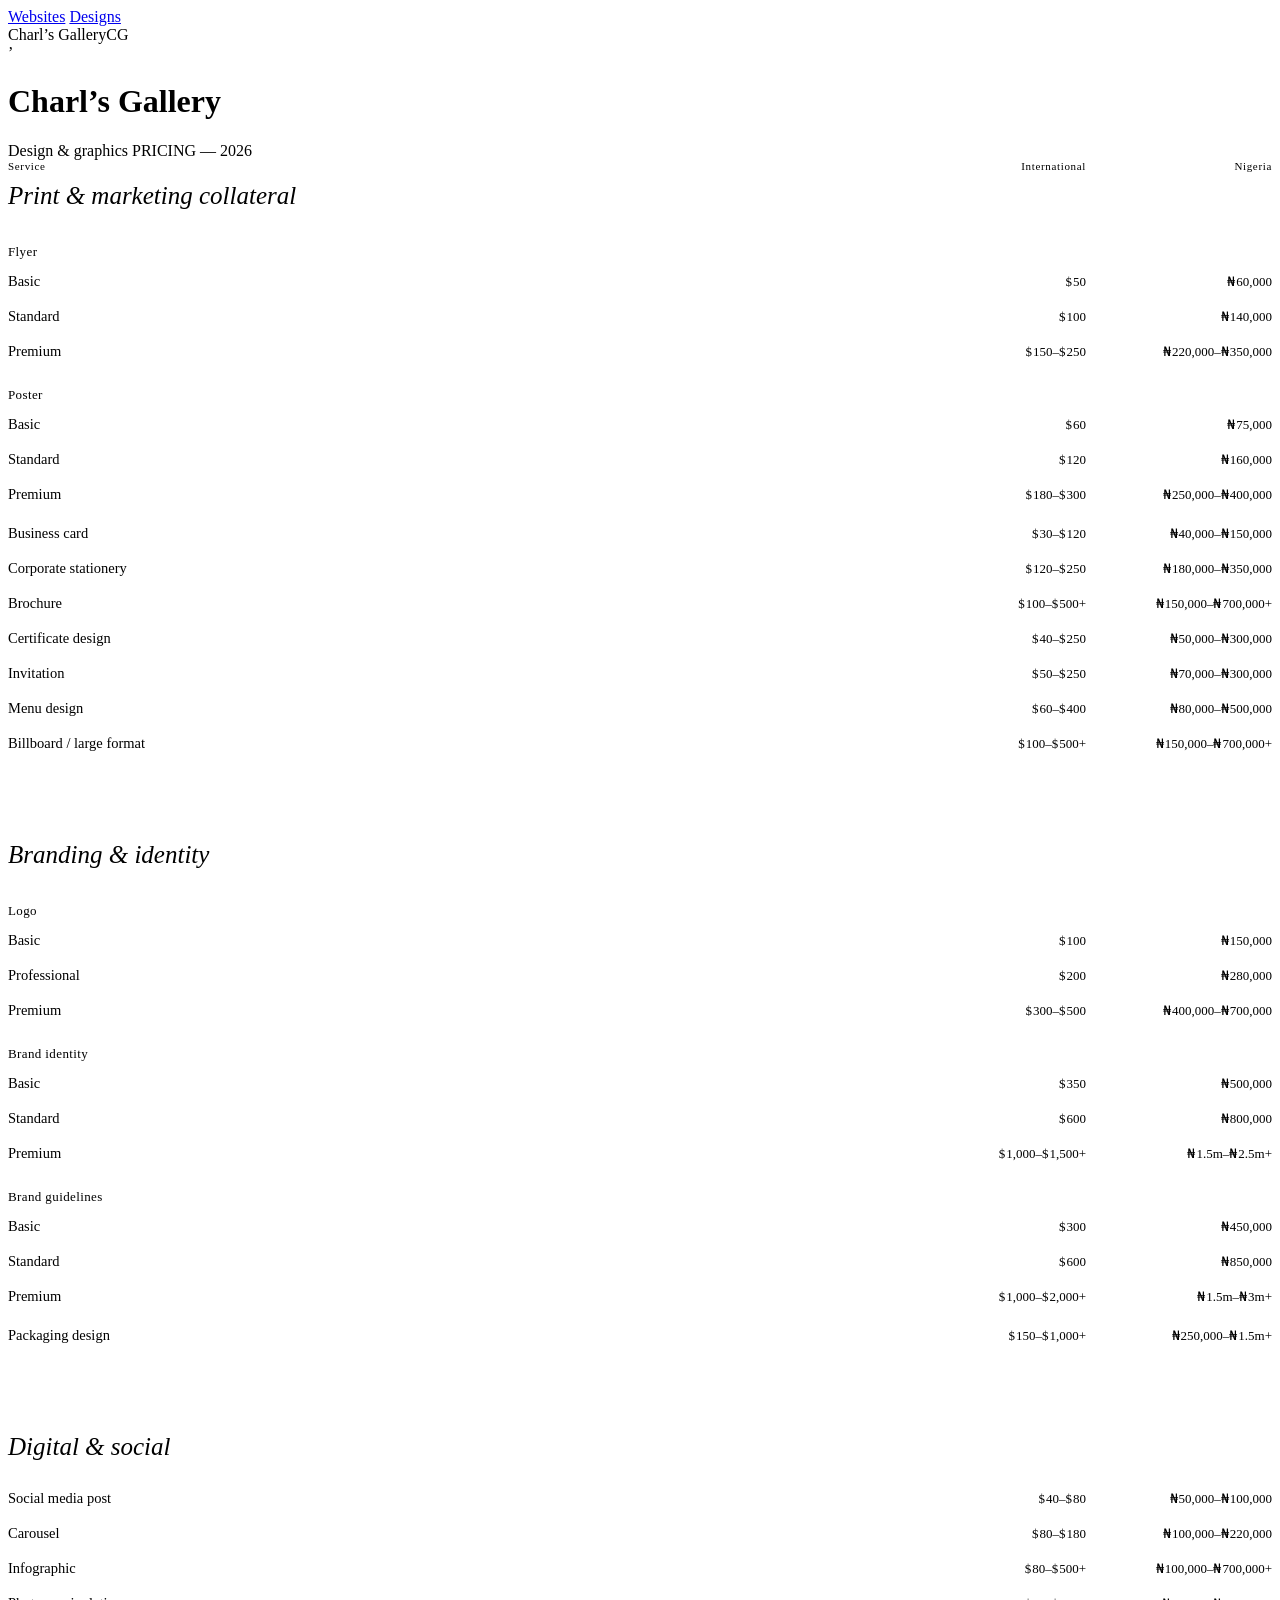
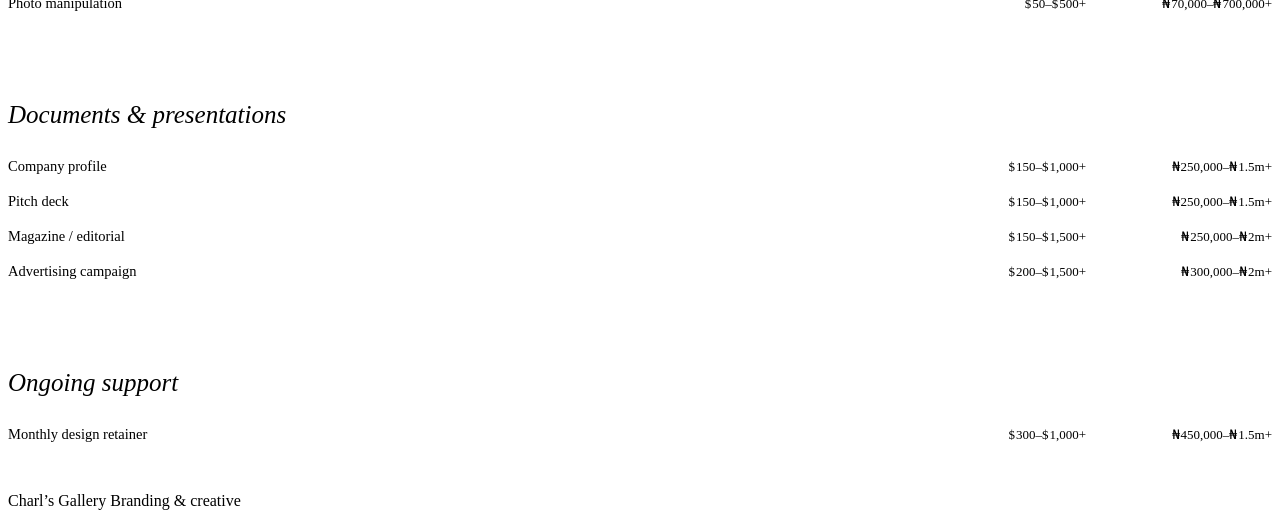
==== designs.html @ 023f0a9e "Add file via upload" ====
<!DOCTYPE html>
<html lang="en">
<head>
<meta charset="UTF-8">
<meta name="viewport" content="width=device-width, initial-scale=1.0">
<title>Charl's Gallery — Design &amp; Graphics Pricing</title>
<link rel="preconnect" href="https://fonts.googleapis.com">
<link rel="preconnect" href="https://fonts.gstatic.com" crossorigin>
<link href="https://fonts.googleapis.com/css2?family=Fraunces:ital,opsz,wght@0,9..144,300;0,9..144,400;0,9..144,500;0,9..144,600;1,9..144,400;1,9..144,500&family=IBM+Plex+Mono:wght@400;500&family=IBM+Plex+Sans:wght@400;500&display=swap" rel="stylesheet">
<link rel="stylesheet" href="styles.css">
<style>
  /* ---------- Design pricing: category tables ---------- */

  .col-head{
    display: grid;
    grid-template-columns: 1fr 110px 170px;
    column-gap: 16px;
    padding-bottom: 10px;
    font-family: var(--mono);
    font-size: 11px;
    letter-spacing: 0.06em;
    color: var(--ink-faint);
  }
  .col-head span:nth-child(2),
  .col-head span:nth-child(3){ text-align: right; }

  .cat{ padding: clamp(26px, 4.5vw, 40px) 0; border-top: 1px solid var(--rule); }
  .cat:first-of-type{ border-top: none; padding-top: 0; }

  .cat-head{
    font-family: var(--serif);
    font-style: italic;
    font-weight: 400;
    font-size: clamp(20px, 2.4vw, 25px);
    margin: 0 0 clamp(14px, 2.4vw, 20px);
    color: var(--ink);
  }

  .group{ margin-bottom: 4px; }

  .group-name{
    font-family: var(--sans);
    font-weight: 500;
    font-size: 13px;
    letter-spacing: 0.03em;
    color: var(--ink-dim);
    padding: 14px 0 4px;
  }
  .group:first-child .group-name{ padding-top: 0; }

  .row{
    display: grid;
    grid-template-columns: 1fr 110px 170px;
    column-gap: 16px;
    align-items: baseline;
    padding: 9px 0;
    border-top: 1px solid var(--rule);
  }
  .group > .row:first-of-type,
  .cat > .row:first-of-type{ border-top: none; }

  .row-name{
    font-family: var(--sans);
    font-size: 14.5px;
    color: var(--ink);
  }
  .row-name .tier{
    display: block;
    font-family: var(--mono);
    font-size: 11px;
    letter-spacing: 0.04em;
    color: var(--ink-faint);
    margin-top: 2px;
  }

  .row-price{
    font-family: var(--mono);
    font-variant-numeric: tabular-nums;
    font-size: 13px;
    color: var(--ink);
    text-align: right;
    white-space: nowrap;
  }
  .row-price .cur{ color: var(--ink-faint); margin-right: 1px; }
  .row-price .lbl{ display: none; }

  @media (max-width: 620px){
    .col-head{ display: none; }
    .row{ grid-template-columns: 1fr; row-gap: 4px; padding: 12px 0; }
    .row-price{ text-align: left; }
    .row-price .lbl{
      display: inline-block;
      width: 44px;
      color: var(--ink-faint);
      font-size: 11px;
    }
  }
</style>
</head>
<body>

<nav class="topnav">
  <div class="topnav-inner">
    <div class="tabs">
      <a href="index.html" class="tab">Websites</a>
      <a href="designs.html" class="tab active">Designs</a>
    </div>
    <div class="nav-brand">
      <span class="nav-div"></span>
      <span class="name"><span class="full">Charl&rsquo;s Gallery</span><span class="short">CG</span></span>
    </div>
  </div>
</nav>

<div class="page">
  <span class="tick tl"></span>
  <span class="tick tr"></span>
  <span class="tick bl"></span>
  <span class="tick br"></span>

  <header class="hero">
    <div class="brand">
      <span class="brand-mark">’</span>
      <h1>Charl&rsquo;s Gallery</h1>
    </div>
    <div class="hero-meta">
      <span class="l1">Design &amp; graphics</span>
      <span class="l2">PRICING — 2026</span>
    </div>
  </header>

  <div class="rule rule--wide"></div>

  <div class="col-head">
    <span>Service</span>
    <span>International</span>
    <span>Nigeria</span>
  </div>

  <!-- Print & Marketing Collateral -->
  <section class="cat">
    <h2 class="cat-head">Print &amp; marketing collateral</h2>

    <div class="group">
      <div class="group-name">Flyer</div>
      <div class="row"><div class="row-name">Basic</div><div class="row-price"><span class="lbl">Intl</span><span class="cur">$</span>50</div><div class="row-price"><span class="lbl">NGN</span><span class="cur">₦</span>60,000</div></div>
      <div class="row"><div class="row-name">Standard</div><div class="row-price"><span class="lbl">Intl</span><span class="cur">$</span>100</div><div class="row-price"><span class="lbl">NGN</span><span class="cur">₦</span>140,000</div></div>
      <div class="row"><div class="row-name">Premium</div><div class="row-price"><span class="lbl">Intl</span><span class="cur">$</span>150–<span class="cur">$</span>250</div><div class="row-price"><span class="lbl">NGN</span><span class="cur">₦</span>220,000–<span class="cur">₦</span>350,000</div></div>
    </div>

    <div class="group">
      <div class="group-name">Poster</div>
      <div class="row"><div class="row-name">Basic</div><div class="row-price"><span class="lbl">Intl</span><span class="cur">$</span>60</div><div class="row-price"><span class="lbl">NGN</span><span class="cur">₦</span>75,000</div></div>
      <div class="row"><div class="row-name">Standard</div><div class="row-price"><span class="lbl">Intl</span><span class="cur">$</span>120</div><div class="row-price"><span class="lbl">NGN</span><span class="cur">₦</span>160,000</div></div>
      <div class="row"><div class="row-name">Premium</div><div class="row-price"><span class="lbl">Intl</span><span class="cur">$</span>180–<span class="cur">$</span>300</div><div class="row-price"><span class="lbl">NGN</span><span class="cur">₦</span>250,000–<span class="cur">₦</span>400,000</div></div>
    </div>

    <div class="row"><div class="row-name">Business card</div><div class="row-price"><span class="lbl">Intl</span><span class="cur">$</span>30–<span class="cur">$</span>120</div><div class="row-price"><span class="lbl">NGN</span><span class="cur">₦</span>40,000–<span class="cur">₦</span>150,000</div></div>
    <div class="row"><div class="row-name">Corporate stationery</div><div class="row-price"><span class="lbl">Intl</span><span class="cur">$</span>120–<span class="cur">$</span>250</div><div class="row-price"><span class="lbl">NGN</span><span class="cur">₦</span>180,000–<span class="cur">₦</span>350,000</div></div>
    <div class="row"><div class="row-name">Brochure</div><div class="row-price"><span class="lbl">Intl</span><span class="cur">$</span>100–<span class="cur">$</span>500+</div><div class="row-price"><span class="lbl">NGN</span><span class="cur">₦</span>150,000–<span class="cur">₦</span>700,000+</div></div>
    <div class="row"><div class="row-name">Certificate design</div><div class="row-price"><span class="lbl">Intl</span><span class="cur">$</span>40–<span class="cur">$</span>250</div><div class="row-price"><span class="lbl">NGN</span><span class="cur">₦</span>50,000–<span class="cur">₦</span>300,000</div></div>
    <div class="row"><div class="row-name">Invitation</div><div class="row-price"><span class="lbl">Intl</span><span class="cur">$</span>50–<span class="cur">$</span>250</div><div class="row-price"><span class="lbl">NGN</span><span class="cur">₦</span>70,000–<span class="cur">₦</span>300,000</div></div>
    <div class="row"><div class="row-name">Menu design</div><div class="row-price"><span class="lbl">Intl</span><span class="cur">$</span>60–<span class="cur">$</span>400</div><div class="row-price"><span class="lbl">NGN</span><span class="cur">₦</span>80,000–<span class="cur">₦</span>500,000</div></div>
    <div class="row"><div class="row-name">Billboard / large format</div><div class="row-price"><span class="lbl">Intl</span><span class="cur">$</span>100–<span class="cur">$</span>500+</div><div class="row-price"><span class="lbl">NGN</span><span class="cur">₦</span>150,000–<span class="cur">₦</span>700,000+</div></div>
  </section>

  <!-- Branding & Identity -->
  <section class="cat">
    <h2 class="cat-head">Branding &amp; identity</h2>

    <div class="group">
      <div class="group-name">Logo</div>
      <div class="row"><div class="row-name">Basic</div><div class="row-price"><span class="lbl">Intl</span><span class="cur">$</span>100</div><div class="row-price"><span class="lbl">NGN</span><span class="cur">₦</span>150,000</div></div>
      <div class="row"><div class="row-name">Professional</div><div class="row-price"><span class="lbl">Intl</span><span class="cur">$</span>200</div><div class="row-price"><span class="lbl">NGN</span><span class="cur">₦</span>280,000</div></div>
      <div class="row"><div class="row-name">Premium</div><div class="row-price"><span class="lbl">Intl</span><span class="cur">$</span>300–<span class="cur">$</span>500</div><div class="row-price"><span class="lbl">NGN</span><span class="cur">₦</span>400,000–<span class="cur">₦</span>700,000</div></div>
    </div>

    <div class="group">
      <div class="group-name">Brand identity</div>
      <div class="row"><div class="row-name">Basic</div><div class="row-price"><span class="lbl">Intl</span><span class="cur">$</span>350</div><div class="row-price"><span class="lbl">NGN</span><span class="cur">₦</span>500,000</div></div>
      <div class="row"><div class="row-name">Standard</div><div class="row-price"><span class="lbl">Intl</span><span class="cur">$</span>600</div><div class="row-price"><span class="lbl">NGN</span><span class="cur">₦</span>800,000</div></div>
      <div class="row"><div class="row-name">Premium</div><div class="row-price"><span class="lbl">Intl</span><span class="cur">$</span>1,000–<span class="cur">$</span>1,500+</div><div class="row-price"><span class="lbl">NGN</span><span class="cur">₦</span>1.5m–<span class="cur">₦</span>2.5m+</div></div>
    </div>

    <div class="group">
      <div class="group-name">Brand guidelines</div>
      <div class="row"><div class="row-name">Basic</div><div class="row-price"><span class="lbl">Intl</span><span class="cur">$</span>300</div><div class="row-price"><span class="lbl">NGN</span><span class="cur">₦</span>450,000</div></div>
      <div class="row"><div class="row-name">Standard</div><div class="row-price"><span class="lbl">Intl</span><span class="cur">$</span>600</div><div class="row-price"><span class="lbl">NGN</span><span class="cur">₦</span>850,000</div></div>
      <div class="row"><div class="row-name">Premium</div><div class="row-price"><span class="lbl">Intl</span><span class="cur">$</span>1,000–<span class="cur">$</span>2,000+</div><div class="row-price"><span class="lbl">NGN</span><span class="cur">₦</span>1.5m–<span class="cur">₦</span>3m+</div></div>
    </div>

    <div class="row"><div class="row-name">Packaging design</div><div class="row-price"><span class="lbl">Intl</span><span class="cur">$</span>150–<span class="cur">$</span>1,000+</div><div class="row-price"><span class="lbl">NGN</span><span class="cur">₦</span>250,000–<span class="cur">₦</span>1.5m+</div></div>
  </section>

  <!-- Digital & Social -->
  <section class="cat">
    <h2 class="cat-head">Digital &amp; social</h2>
    <div class="row"><div class="row-name">Social media post</div><div class="row-price"><span class="lbl">Intl</span><span class="cur">$</span>40–<span class="cur">$</span>80</div><div class="row-price"><span class="lbl">NGN</span><span class="cur">₦</span>50,000–<span class="cur">₦</span>100,000</div></div>
    <div class="row"><div class="row-name">Carousel</div><div class="row-price"><span class="lbl">Intl</span><span class="cur">$</span>80–<span class="cur">$</span>180</div><div class="row-price"><span class="lbl">NGN</span><span class="cur">₦</span>100,000–<span class="cur">₦</span>220,000</div></div>
    <div class="row"><div class="row-name">Infographic</div><div class="row-price"><span class="lbl">Intl</span><span class="cur">$</span>80–<span class="cur">$</span>500+</div><div class="row-price"><span class="lbl">NGN</span><span class="cur">₦</span>100,000–<span class="cur">₦</span>700,000+</div></div>
    <div class="row"><div class="row-name">Photo manipulation</div><div class="row-price"><span class="lbl">Intl</span><span class="cur">$</span>50–<span class="cur">$</span>500+</div><div class="row-price"><span class="lbl">NGN</span><span class="cur">₦</span>70,000–<span class="cur">₦</span>700,000+</div></div>
  </section>

  <!-- Documents & Presentations -->
  <section class="cat">
    <h2 class="cat-head">Documents &amp; presentations</h2>
    <div class="row"><div class="row-name">Company profile</div><div class="row-price"><span class="lbl">Intl</span><span class="cur">$</span>150–<span class="cur">$</span>1,000+</div><div class="row-price"><span class="lbl">NGN</span><span class="cur">₦</span>250,000–<span class="cur">₦</span>1.5m+</div></div>
    <div class="row"><div class="row-name">Pitch deck</div><div class="row-price"><span class="lbl">Intl</span><span class="cur">$</span>150–<span class="cur">$</span>1,000+</div><div class="row-price"><span class="lbl">NGN</span><span class="cur">₦</span>250,000–<span class="cur">₦</span>1.5m+</div></div>
    <div class="row"><div class="row-name">Magazine / editorial</div><div class="row-price"><span class="lbl">Intl</span><span class="cur">$</span>150–<span class="cur">$</span>1,500+</div><div class="row-price"><span class="lbl">NGN</span><span class="cur">₦</span>250,000–<span class="cur">₦</span>2m+</div></div>
    <div class="row"><div class="row-name">Advertising campaign</div><div class="row-price"><span class="lbl">Intl</span><span class="cur">$</span>200–<span class="cur">$</span>1,500+</div><div class="row-price"><span class="lbl">NGN</span><span class="cur">₦</span>300,000–<span class="cur">₦</span>2m+</div></div>
  </section>

  <!-- Ongoing Support -->
  <section class="cat">
    <h2 class="cat-head">Ongoing support</h2>
    <div class="row"><div class="row-name">Monthly design retainer</div><div class="row-price"><span class="lbl">Intl</span><span class="cur">$</span>300–<span class="cur">$</span>1,000+</div><div class="row-price"><span class="lbl">NGN</span><span class="cur">₦</span>450,000–<span class="cur">₦</span>1.5m+</div></div>
  </section>

  <footer class="foot">
    <div class="rule"></div>
    <div class="foot-row">
      <span class="fname">Charl&rsquo;s Gallery</span>
      <span>Branding &amp; creative</span>
    </div>
  </footer>
</div>

</body>
</html>
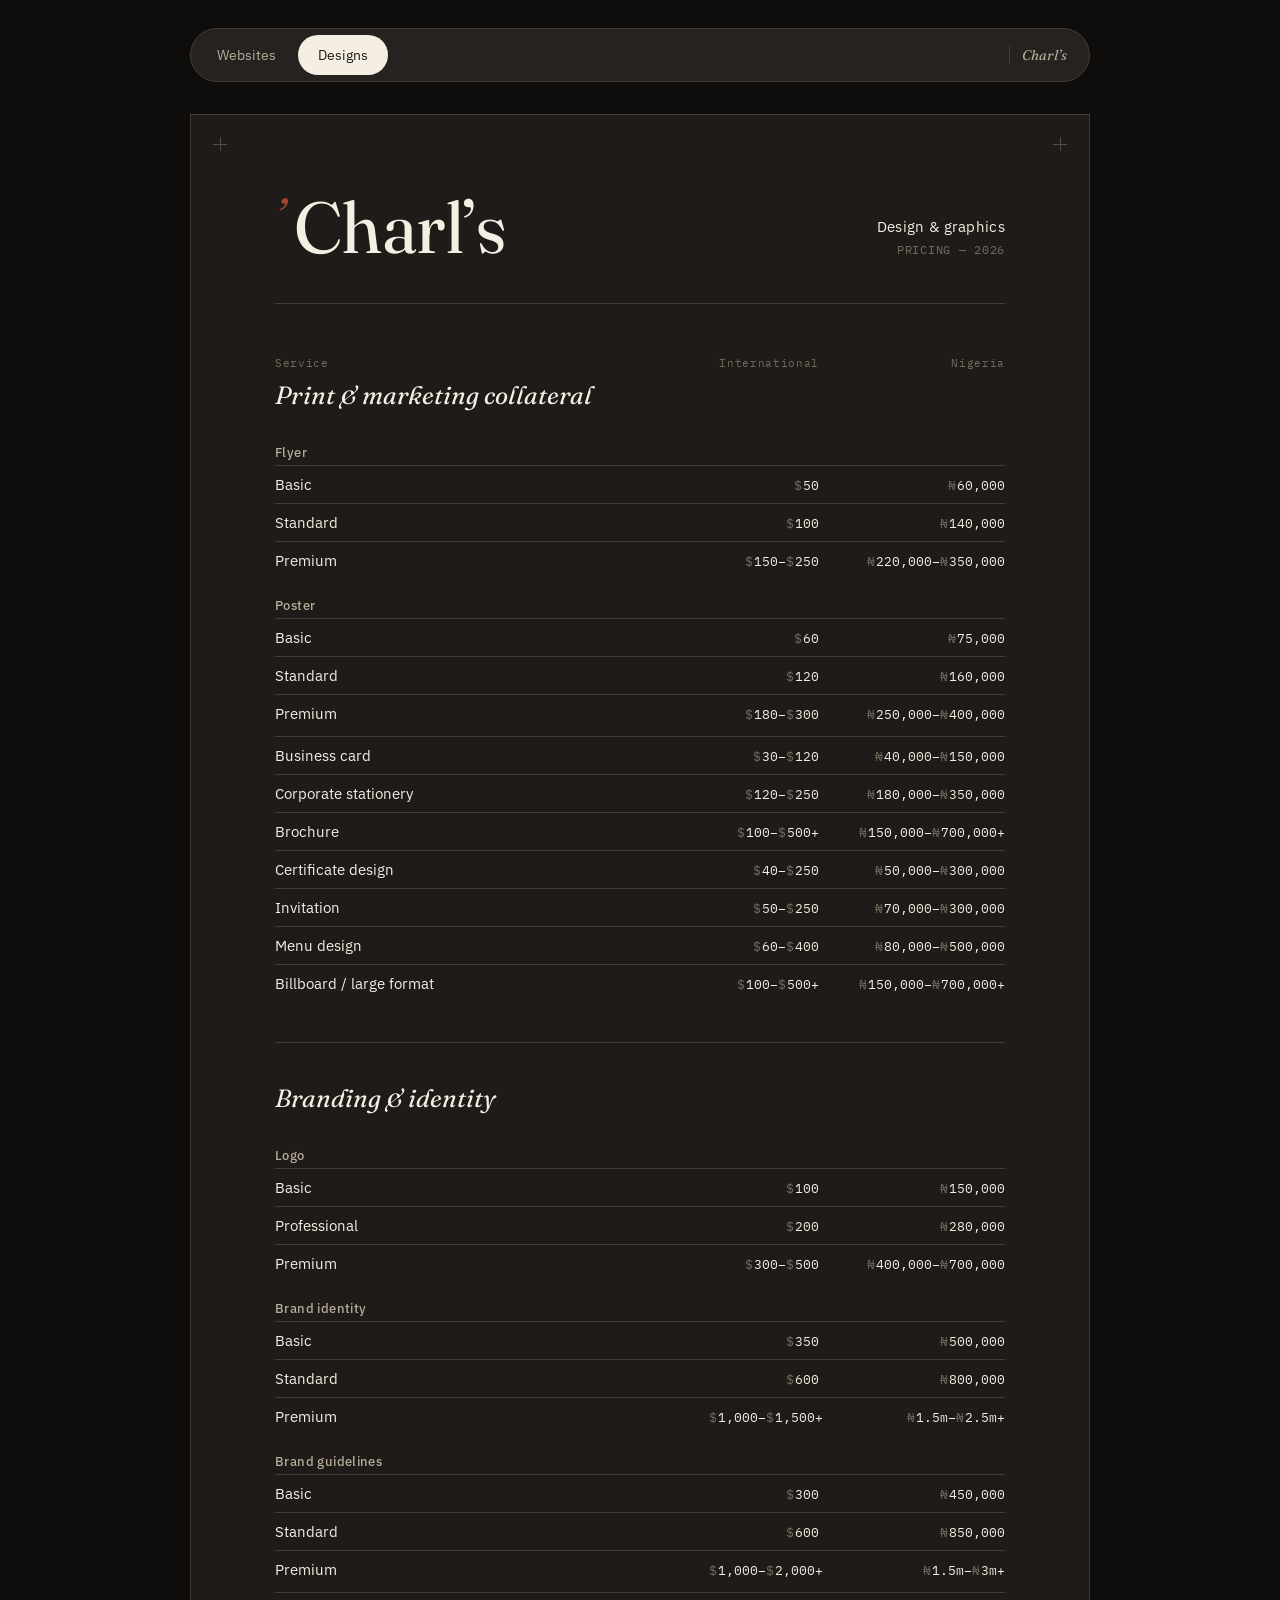
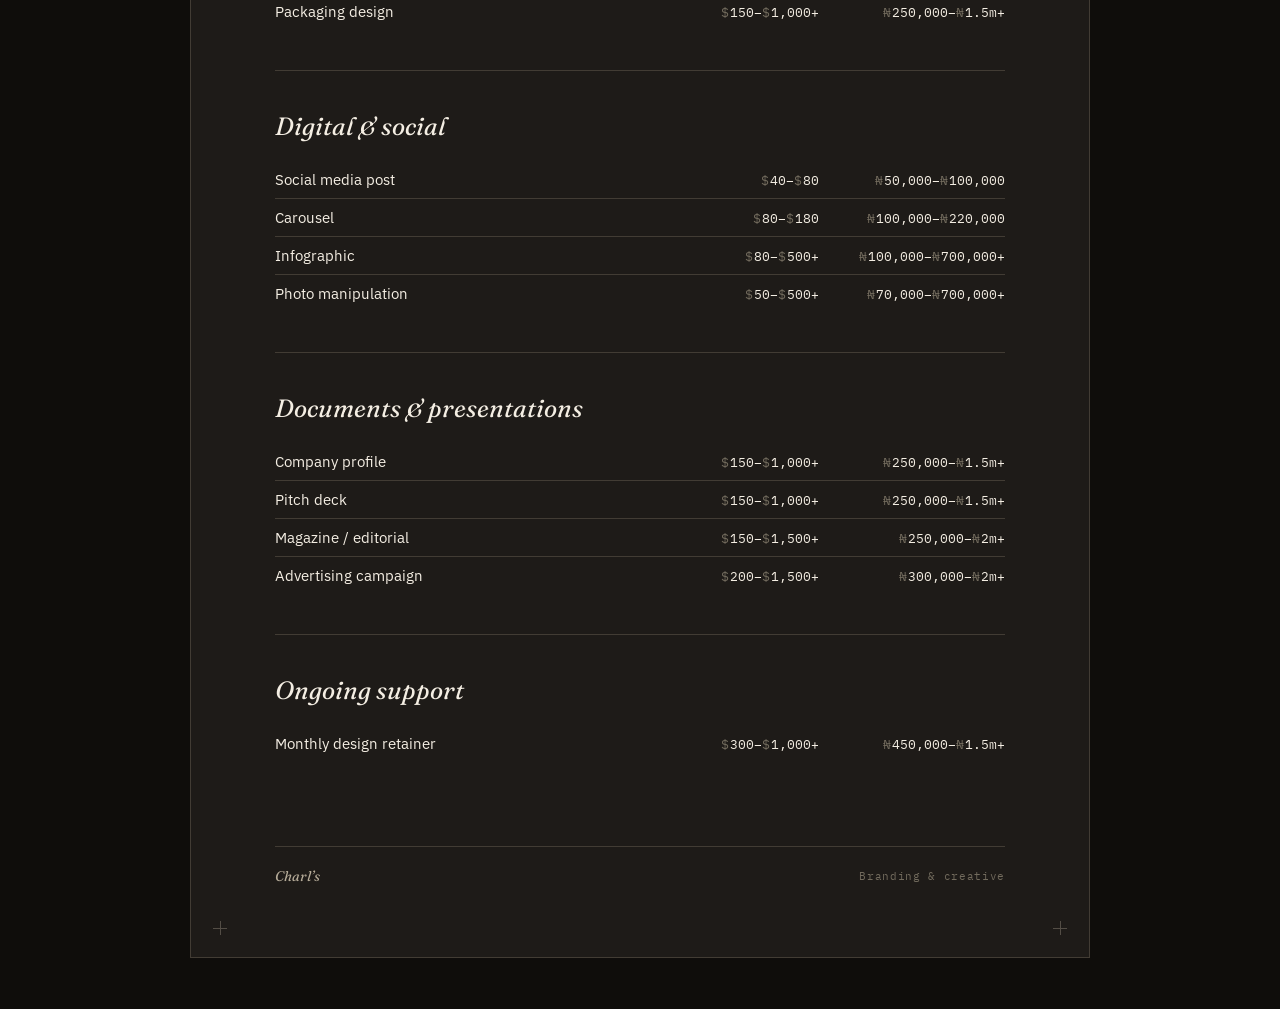
==== commit b5a2a137: "Update title and branding text in designs.html" ====
--- a/designs.html
+++ b/designs.html
@@ -3,7 +3,7 @@
 <head>
 <meta charset="UTF-8">
 <meta name="viewport" content="width=device-width, initial-scale=1.0">
-<title>Charl's Gallery — Design &amp; Graphics Pricing</title>
+<title>Charl's — Design &amp; Graphics Pricing</title>
 <link rel="preconnect" href="https://fonts.googleapis.com">
 <link rel="preconnect" href="https://fonts.gstatic.com" crossorigin>
 <link href="https://fonts.googleapis.com/css2?family=Fraunces:ital,opsz,wght@0,9..144,300;0,9..144,400;0,9..144,500;0,9..144,600;1,9..144,400;1,9..144,500&family=IBM+Plex+Mono:wght@400;500&family=IBM+Plex+Sans:wght@400;500&display=swap" rel="stylesheet">
@@ -107,7 +107,7 @@
     </div>
     <div class="nav-brand">
       <span class="nav-div"></span>
-      <span class="name"><span class="full">Charl&rsquo;s Gallery</span><span class="short">CG</span></span>
+      <span class="name"><span class="full">Charl&rsquo;s </span><span class="short">CG</span></span>
     </div>
   </div>
 </nav>
@@ -121,7 +121,7 @@
   <header class="hero">
     <div class="brand">
       <span class="brand-mark">’</span>
-      <h1>Charl&rsquo;s Gallery</h1>
+      <h1>Charl&rsquo;s</h1>
     </div>
     <div class="hero-meta">
       <span class="l1">Design &amp; graphics</span>
@@ -219,7 +219,7 @@
   <footer class="foot">
     <div class="rule"></div>
     <div class="foot-row">
-      <span class="fname">Charl&rsquo;s Gallery</span>
+      <span class="fname">Charl&rsquo;s </span>
       <span>Branding &amp; creative</span>
     </div>
   </footer>
--- a/styles.css
+++ b/styles.css
@@ -0,0 +1,246 @@
+/* ===================================================================
+   Charl's Gallery — shared design system
+   Tokens, page shell, navbar. Used by index.html and designs.html.
+=================================================================== */
+
+:root{
+  --bg: #1e1b18;
+  --bg-soft: #262220;
+  --ink: #f4eee3;
+  --ink-dim: #b6ac99;
+  --ink-faint: #726b5d;
+  --rule: #423c34;
+  --accent: #a44631;
+  --accent-dim: #6b3227;
+  --serif: 'Fraunces', serif;
+  --sans: 'IBM Plex Sans', sans-serif;
+  --mono: 'IBM Plex Mono', monospace;
+}
+
+*{ box-sizing: border-box; }
+
+html, body{
+  margin: 0;
+  padding: 0;
+  background: #0f0d0b;
+}
+
+body{
+  font-family: var(--sans);
+  color: var(--ink);
+  display: flex;
+  flex-direction: column;
+  align-items: center;
+  padding: clamp(16px, 3vw, 28px) 16px clamp(20px, 4vw, 56px);
+}
+
+/* ------------------------------------------------------------------
+   Navbar — segmented control, brand at the opposite end.
+   Shrinks fluidly with clamp(); never collapses into a hamburger.
+------------------------------------------------------------------ */
+
+.topnav{
+  width: 100%;
+  display: flex;
+  justify-content: center;
+  position: sticky;
+  top: clamp(10px, 2vw, 16px);
+  z-index: 20;
+  margin-bottom: clamp(18px, 3.5vw, 32px);
+}
+
+.topnav-inner{
+  width: 100%;
+  max-width: 900px;
+  display: flex;
+  align-items: center;
+  justify-content: space-between;
+  background: var(--bg-soft);
+  border: 1px solid var(--rule);
+  border-radius: 999px;
+  padding: 6px;
+  gap: 6px;
+  backdrop-filter: blur(6px);
+}
+
+.tabs{
+  display: flex;
+  gap: 2px;
+  overflow: hidden;
+}
+
+.tab{
+  padding: clamp(6px, 1.4vw, 9px) clamp(10px, 3.2vw, 20px);
+  border-radius: 999px;
+  font-family: var(--sans);
+  font-size: clamp(11px, 2.4vw, 14px);
+  color: var(--ink-dim);
+  text-decoration: none;
+  white-space: nowrap;
+  line-height: 1.6;
+  transition: background .15s ease, color .15s ease;
+}
+
+.tab:hover{
+  color: var(--ink);
+  background: rgba(244, 238, 227, 0.07);
+}
+
+.tab.active{
+  background: var(--ink);
+  color: var(--bg);
+}
+
+.nav-brand{
+  display: flex;
+  align-items: center;
+  gap: clamp(6px, 1.6vw, 12px);
+  padding: 0 clamp(10px, 2.6vw, 16px);
+  flex-shrink: 0;
+}
+
+.nav-brand .nav-div{
+  width: 1px;
+  height: 18px;
+  background: var(--rule);
+}
+
+.nav-brand .name{
+  font-family: var(--serif);
+  font-style: italic;
+  font-size: clamp(11px, 2.2vw, 14px);
+  color: var(--ink-dim);
+  white-space: nowrap;
+}
+
+@media (max-width: 360px){
+  .nav-brand .name .full{ display: none; }
+  .nav-brand .name .short{ display: inline; }
+}
+@media (min-width: 361px){
+  .nav-brand .name .short{ display: none; }
+}
+
+/* ------------------------------------------------------------------
+   Page shell — shared card frame, hero, rules, footer
+------------------------------------------------------------------ */
+
+.page{
+  position: relative;
+  width: 100%;
+  max-width: 900px;
+  background: var(--bg);
+  border: 1px solid var(--rule);
+  padding: clamp(36px, 6vw, 88px) clamp(28px, 7vw, 84px) clamp(48px, 6vw, 72px);
+  overflow: hidden;
+}
+
+.tick{
+  position: absolute;
+  width: 14px;
+  height: 14px;
+  opacity: 0.35;
+}
+.tick::before, .tick::after{ content: ""; position: absolute; background: var(--ink-dim); }
+.tick::before{ width: 100%; height: 1px; top: 50%; }
+.tick::after{ height: 100%; width: 1px; left: 50%; }
+.tick.tl{ top: 22px; left: 22px; }
+.tick.tr{ top: 22px; right: 22px; }
+.tick.bl{ bottom: 22px; left: 22px; }
+.tick.br{ bottom: 22px; right: 22px; }
+
+.hero{
+  display: flex;
+  align-items: flex-end;
+  justify-content: space-between;
+  gap: 24px;
+  flex-wrap: wrap;
+  padding-bottom: clamp(28px, 4vw, 40px);
+}
+
+.brand{
+  display: flex;
+  align-items: flex-start;
+  gap: 10px;
+}
+
+.brand-mark{
+  font-family: var(--serif);
+  font-style: italic;
+  font-weight: 500;
+  font-size: clamp(30px, 4vw, 42px);
+  color: var(--accent);
+  line-height: 1;
+  transform: translateY(2px);
+}
+
+h1{
+  margin: 0;
+  font-family: var(--serif);
+  font-weight: 400;
+  font-size: clamp(40px, 7.2vw, 72px);
+  line-height: 0.98;
+  letter-spacing: -0.01em;
+}
+
+.hero-meta{
+  display: flex;
+  flex-direction: column;
+  align-items: flex-end;
+  gap: 6px;
+  text-align: right;
+  padding-bottom: 6px;
+}
+
+.hero-meta .l1{
+  font-family: var(--sans);
+  font-size: 15px;
+  letter-spacing: 0.02em;
+  color: var(--ink);
+}
+.hero-meta .l2{
+  font-family: var(--mono);
+  font-size: 12px;
+  letter-spacing: 0.06em;
+  color: var(--ink-faint);
+}
+
+.rule{
+  height: 1px;
+  background: var(--rule);
+  width: 100%;
+}
+.rule--wide{ margin-bottom: clamp(30px, 5vw, 52px); }
+
+.foot{ padding-top: clamp(30px, 5vw, 44px); }
+
+.foot-row{
+  display: flex;
+  justify-content: space-between;
+  align-items: center;
+  padding-top: 20px;
+  font-family: var(--mono);
+  font-size: 11px;
+  letter-spacing: 0.06em;
+  color: var(--ink-faint);
+}
+
+.foot-row .fname{
+  font-family: var(--serif);
+  font-style: italic;
+  font-size: 14px;
+  color: var(--ink-dim);
+  letter-spacing: 0;
+}
+
+@media (max-width: 560px){
+  .hero{ align-items: flex-start; }
+  .hero-meta{ align-items: flex-start; text-align: left; }
+  .foot-row{ flex-direction: column; align-items: flex-start; gap: 6px; }
+}
+
+@media print{
+  body{ background: var(--bg); padding: 0; -webkit-print-color-adjust: exact; print-color-adjust: exact; }
+  .topnav{ display: none; }
+  .page{ max-width: none; border: none; }
+}
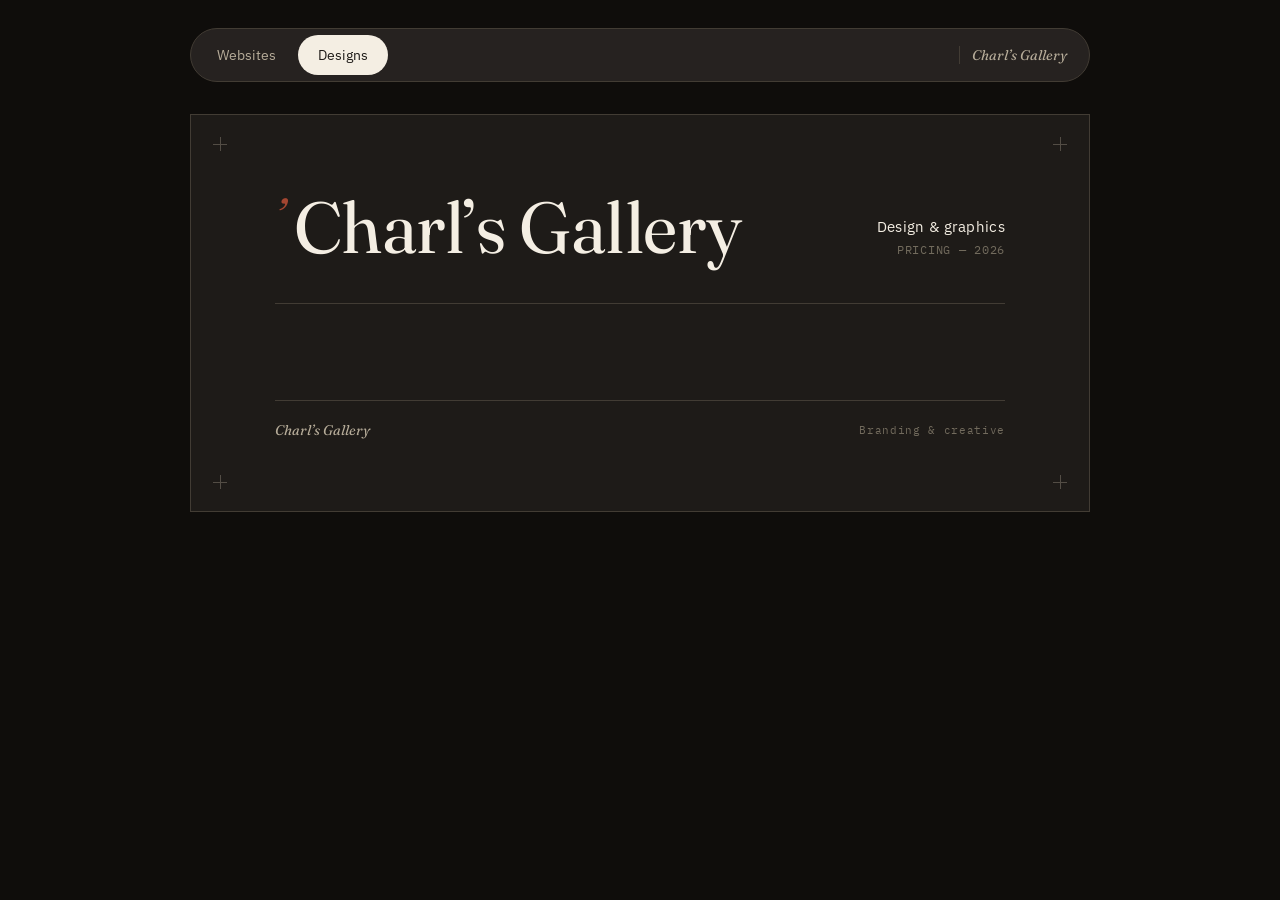
==== commit 1f0dc64b: "Update fmt.Println message from 'Hello' to 'Goodbye'" ====
--- a/designs.html
+++ b/designs.html
@@ -3,7 +3,7 @@
 <head>
 <meta charset="UTF-8">
 <meta name="viewport" content="width=device-width, initial-scale=1.0">
-<title>Charl's — Design &amp; Graphics Pricing</title>
+<title>Charl's Gallery — Design &amp; Graphics Pricing</title>
 <link rel="preconnect" href="https://fonts.googleapis.com">
 <link rel="preconnect" href="https://fonts.gstatic.com" crossorigin>
 <link href="https://fonts.googleapis.com/css2?family=Fraunces:ital,opsz,wght@0,9..144,300;0,9..144,400;0,9..144,500;0,9..144,600;1,9..144,400;1,9..144,500&family=IBM+Plex+Mono:wght@400;500&family=IBM+Plex+Sans:wght@400;500&display=swap" rel="stylesheet">
@@ -95,6 +95,20 @@
       font-size: 11px;
     }
   }
+
+  /* Once country-pricing.js resolves the visitor's market, only one price
+     column remains per row — collapse the grid from three columns down to
+     two, and drop the now-redundant "Intl"/"NGN" inline labels. */
+  body.pricing-ng .col-head,
+  body.pricing-ng .row,
+  body.pricing-intl .col-head,
+  body.pricing-intl .row{
+    grid-template-columns: 1fr auto;
+  }
+  body.pricing-ng .row-price .lbl,
+  body.pricing-intl .row-price .lbl{
+    display: none;
+  }
 </style>
 </head>
 <body>
@@ -107,7 +121,7 @@
     </div>
     <div class="nav-brand">
       <span class="nav-div"></span>
-      <span class="name"><span class="full">Charl&rsquo;s </span><span class="short">CG</span></span>
+      <span class="name"><span class="full">Charl&rsquo;s Gallery</span><span class="short">CG</span></span>
     </div>
   </div>
 </nav>
@@ -121,7 +135,7 @@
   <header class="hero">
     <div class="brand">
       <span class="brand-mark">’</span>
-      <h1>Charl&rsquo;s</h1>
+      <h1>Charl&rsquo;s Gallery</h1>
     </div>
     <div class="hero-meta">
       <span class="l1">Design &amp; graphics</span>
@@ -131,10 +145,12 @@
 
   <div class="rule rule--wide"></div>
 
+  <div data-pricing-root hidden>
+
   <div class="col-head">
     <span>Service</span>
-    <span>International</span>
-    <span>Nigeria</span>
+    <span data-price="usd">International</span>
+    <span data-price="ngn">Nigeria</span>
   </div>
 
   <!-- Print & Marketing Collateral -->
@@ -143,25 +159,25 @@
 
     <div class="group">
       <div class="group-name">Flyer</div>
-      <div class="row"><div class="row-name">Basic</div><div class="row-price"><span class="lbl">Intl</span><span class="cur">$</span>50</div><div class="row-price"><span class="lbl">NGN</span><span class="cur">₦</span>60,000</div></div>
-      <div class="row"><div class="row-name">Standard</div><div class="row-price"><span class="lbl">Intl</span><span class="cur">$</span>100</div><div class="row-price"><span class="lbl">NGN</span><span class="cur">₦</span>140,000</div></div>
-      <div class="row"><div class="row-name">Premium</div><div class="row-price"><span class="lbl">Intl</span><span class="cur">$</span>150–<span class="cur">$</span>250</div><div class="row-price"><span class="lbl">NGN</span><span class="cur">₦</span>220,000–<span class="cur">₦</span>350,000</div></div>
+      <div class="row"><div class="row-name">Basic</div><div class="row-price" data-price="usd"><span class="lbl">Intl</span><span class="cur">$</span>50</div><div class="row-price" data-price="ngn"><span class="lbl">NGN</span><span class="cur">₦</span>60,000</div></div>
+      <div class="row"><div class="row-name">Standard</div><div class="row-price" data-price="usd"><span class="lbl">Intl</span><span class="cur">$</span>100</div><div class="row-price" data-price="ngn"><span class="lbl">NGN</span><span class="cur">₦</span>140,000</div></div>
+      <div class="row"><div class="row-name">Premium</div><div class="row-price" data-price="usd"><span class="lbl">Intl</span><span class="cur">$</span>150–<span class="cur">$</span>250</div><div class="row-price" data-price="ngn"><span class="lbl">NGN</span><span class="cur">₦</span>220,000–<span class="cur">₦</span>350,000</div></div>
     </div>
 
     <div class="group">
       <div class="group-name">Poster</div>
-      <div class="row"><div class="row-name">Basic</div><div class="row-price"><span class="lbl">Intl</span><span class="cur">$</span>60</div><div class="row-price"><span class="lbl">NGN</span><span class="cur">₦</span>75,000</div></div>
-      <div class="row"><div class="row-name">Standard</div><div class="row-price"><span class="lbl">Intl</span><span class="cur">$</span>120</div><div class="row-price"><span class="lbl">NGN</span><span class="cur">₦</span>160,000</div></div>
-      <div class="row"><div class="row-name">Premium</div><div class="row-price"><span class="lbl">Intl</span><span class="cur">$</span>180–<span class="cur">$</span>300</div><div class="row-price"><span class="lbl">NGN</span><span class="cur">₦</span>250,000–<span class="cur">₦</span>400,000</div></div>
-    </div>
-
-    <div class="row"><div class="row-name">Business card</div><div class="row-price"><span class="lbl">Intl</span><span class="cur">$</span>30–<span class="cur">$</span>120</div><div class="row-price"><span class="lbl">NGN</span><span class="cur">₦</span>40,000–<span class="cur">₦</span>150,000</div></div>
-    <div class="row"><div class="row-name">Corporate stationery</div><div class="row-price"><span class="lbl">Intl</span><span class="cur">$</span>120–<span class="cur">$</span>250</div><div class="row-price"><span class="lbl">NGN</span><span class="cur">₦</span>180,000–<span class="cur">₦</span>350,000</div></div>
-    <div class="row"><div class="row-name">Brochure</div><div class="row-price"><span class="lbl">Intl</span><span class="cur">$</span>100–<span class="cur">$</span>500+</div><div class="row-price"><span class="lbl">NGN</span><span class="cur">₦</span>150,000–<span class="cur">₦</span>700,000+</div></div>
-    <div class="row"><div class="row-name">Certificate design</div><div class="row-price"><span class="lbl">Intl</span><span class="cur">$</span>40–<span class="cur">$</span>250</div><div class="row-price"><span class="lbl">NGN</span><span class="cur">₦</span>50,000–<span class="cur">₦</span>300,000</div></div>
-    <div class="row"><div class="row-name">Invitation</div><div class="row-price"><span class="lbl">Intl</span><span class="cur">$</span>50–<span class="cur">$</span>250</div><div class="row-price"><span class="lbl">NGN</span><span class="cur">₦</span>70,000–<span class="cur">₦</span>300,000</div></div>
-    <div class="row"><div class="row-name">Menu design</div><div class="row-price"><span class="lbl">Intl</span><span class="cur">$</span>60–<span class="cur">$</span>400</div><div class="row-price"><span class="lbl">NGN</span><span class="cur">₦</span>80,000–<span class="cur">₦</span>500,000</div></div>
-    <div class="row"><div class="row-name">Billboard / large format</div><div class="row-price"><span class="lbl">Intl</span><span class="cur">$</span>100–<span class="cur">$</span>500+</div><div class="row-price"><span class="lbl">NGN</span><span class="cur">₦</span>150,000–<span class="cur">₦</span>700,000+</div></div>
+      <div class="row"><div class="row-name">Basic</div><div class="row-price" data-price="usd"><span class="lbl">Intl</span><span class="cur">$</span>60</div><div class="row-price" data-price="ngn"><span class="lbl">NGN</span><span class="cur">₦</span>75,000</div></div>
+      <div class="row"><div class="row-name">Standard</div><div class="row-price" data-price="usd"><span class="lbl">Intl</span><span class="cur">$</span>120</div><div class="row-price" data-price="ngn"><span class="lbl">NGN</span><span class="cur">₦</span>160,000</div></div>
+      <div class="row"><div class="row-name">Premium</div><div class="row-price" data-price="usd"><span class="lbl">Intl</span><span class="cur">$</span>180–<span class="cur">$</span>300</div><div class="row-price" data-price="ngn"><span class="lbl">NGN</span><span class="cur">₦</span>250,000–<span class="cur">₦</span>400,000</div></div>
+    </div>
+
+    <div class="row"><div class="row-name">Business card</div><div class="row-price" data-price="usd"><span class="lbl">Intl</span><span class="cur">$</span>30–<span class="cur">$</span>120</div><div class="row-price" data-price="ngn"><span class="lbl">NGN</span><span class="cur">₦</span>40,000–<span class="cur">₦</span>150,000</div></div>
+    <div class="row"><div class="row-name">Corporate stationery</div><div class="row-price" data-price="usd"><span class="lbl">Intl</span><span class="cur">$</span>120–<span class="cur">$</span>250</div><div class="row-price" data-price="ngn"><span class="lbl">NGN</span><span class="cur">₦</span>180,000–<span class="cur">₦</span>350,000</div></div>
+    <div class="row"><div class="row-name">Brochure</div><div class="row-price" data-price="usd"><span class="lbl">Intl</span><span class="cur">$</span>100–<span class="cur">$</span>500+</div><div class="row-price" data-price="ngn"><span class="lbl">NGN</span><span class="cur">₦</span>150,000–<span class="cur">₦</span>700,000+</div></div>
+    <div class="row"><div class="row-name">Certificate design</div><div class="row-price" data-price="usd"><span class="lbl">Intl</span><span class="cur">$</span>40–<span class="cur">$</span>250</div><div class="row-price" data-price="ngn"><span class="lbl">NGN</span><span class="cur">₦</span>50,000–<span class="cur">₦</span>300,000</div></div>
+    <div class="row"><div class="row-name">Invitation</div><div class="row-price" data-price="usd"><span class="lbl">Intl</span><span class="cur">$</span>50–<span class="cur">$</span>250</div><div class="row-price" data-price="ngn"><span class="lbl">NGN</span><span class="cur">₦</span>70,000–<span class="cur">₦</span>300,000</div></div>
+    <div class="row"><div class="row-name">Menu design</div><div class="row-price" data-price="usd"><span class="lbl">Intl</span><span class="cur">$</span>60–<span class="cur">$</span>400</div><div class="row-price" data-price="ngn"><span class="lbl">NGN</span><span class="cur">₦</span>80,000–<span class="cur">₦</span>500,000</div></div>
+    <div class="row"><div class="row-name">Billboard / large format</div><div class="row-price" data-price="usd"><span class="lbl">Intl</span><span class="cur">$</span>100–<span class="cur">$</span>500+</div><div class="row-price" data-price="ngn"><span class="lbl">NGN</span><span class="cur">₦</span>150,000–<span class="cur">₦</span>700,000+</div></div>
   </section>
 
   <!-- Branding & Identity -->
@@ -170,60 +186,64 @@
 
     <div class="group">
       <div class="group-name">Logo</div>
-      <div class="row"><div class="row-name">Basic</div><div class="row-price"><span class="lbl">Intl</span><span class="cur">$</span>100</div><div class="row-price"><span class="lbl">NGN</span><span class="cur">₦</span>150,000</div></div>
-      <div class="row"><div class="row-name">Professional</div><div class="row-price"><span class="lbl">Intl</span><span class="cur">$</span>200</div><div class="row-price"><span class="lbl">NGN</span><span class="cur">₦</span>280,000</div></div>
-      <div class="row"><div class="row-name">Premium</div><div class="row-price"><span class="lbl">Intl</span><span class="cur">$</span>300–<span class="cur">$</span>500</div><div class="row-price"><span class="lbl">NGN</span><span class="cur">₦</span>400,000–<span class="cur">₦</span>700,000</div></div>
+      <div class="row"><div class="row-name">Basic</div><div class="row-price" data-price="usd"><span class="lbl">Intl</span><span class="cur">$</span>100</div><div class="row-price" data-price="ngn"><span class="lbl">NGN</span><span class="cur">₦</span>150,000</div></div>
+      <div class="row"><div class="row-name">Professional</div><div class="row-price" data-price="usd"><span class="lbl">Intl</span><span class="cur">$</span>200</div><div class="row-price" data-price="ngn"><span class="lbl">NGN</span><span class="cur">₦</span>280,000</div></div>
+      <div class="row"><div class="row-name">Premium</div><div class="row-price" data-price="usd"><span class="lbl">Intl</span><span class="cur">$</span>300–<span class="cur">$</span>500</div><div class="row-price" data-price="ngn"><span class="lbl">NGN</span><span class="cur">₦</span>400,000–<span class="cur">₦</span>700,000</div></div>
     </div>
 
     <div class="group">
       <div class="group-name">Brand identity</div>
-      <div class="row"><div class="row-name">Basic</div><div class="row-price"><span class="lbl">Intl</span><span class="cur">$</span>350</div><div class="row-price"><span class="lbl">NGN</span><span class="cur">₦</span>500,000</div></div>
-      <div class="row"><div class="row-name">Standard</div><div class="row-price"><span class="lbl">Intl</span><span class="cur">$</span>600</div><div class="row-price"><span class="lbl">NGN</span><span class="cur">₦</span>800,000</div></div>
-      <div class="row"><div class="row-name">Premium</div><div class="row-price"><span class="lbl">Intl</span><span class="cur">$</span>1,000–<span class="cur">$</span>1,500+</div><div class="row-price"><span class="lbl">NGN</span><span class="cur">₦</span>1.5m–<span class="cur">₦</span>2.5m+</div></div>
+      <div class="row"><div class="row-name">Basic</div><div class="row-price" data-price="usd"><span class="lbl">Intl</span><span class="cur">$</span>350</div><div class="row-price" data-price="ngn"><span class="lbl">NGN</span><span class="cur">₦</span>500,000</div></div>
+      <div class="row"><div class="row-name">Standard</div><div class="row-price" data-price="usd"><span class="lbl">Intl</span><span class="cur">$</span>600</div><div class="row-price" data-price="ngn"><span class="lbl">NGN</span><span class="cur">₦</span>800,000</div></div>
+      <div class="row"><div class="row-name">Premium</div><div class="row-price" data-price="usd"><span class="lbl">Intl</span><span class="cur">$</span>1,000–<span class="cur">$</span>1,500+</div><div class="row-price" data-price="ngn"><span class="lbl">NGN</span><span class="cur">₦</span>1.5m–<span class="cur">₦</span>2.5m+</div></div>
     </div>
 
     <div class="group">
       <div class="group-name">Brand guidelines</div>
-      <div class="row"><div class="row-name">Basic</div><div class="row-price"><span class="lbl">Intl</span><span class="cur">$</span>300</div><div class="row-price"><span class="lbl">NGN</span><span class="cur">₦</span>450,000</div></div>
-      <div class="row"><div class="row-name">Standard</div><div class="row-price"><span class="lbl">Intl</span><span class="cur">$</span>600</div><div class="row-price"><span class="lbl">NGN</span><span class="cur">₦</span>850,000</div></div>
-      <div class="row"><div class="row-name">Premium</div><div class="row-price"><span class="lbl">Intl</span><span class="cur">$</span>1,000–<span class="cur">$</span>2,000+</div><div class="row-price"><span class="lbl">NGN</span><span class="cur">₦</span>1.5m–<span class="cur">₦</span>3m+</div></div>
-    </div>
-
-    <div class="row"><div class="row-name">Packaging design</div><div class="row-price"><span class="lbl">Intl</span><span class="cur">$</span>150–<span class="cur">$</span>1,000+</div><div class="row-price"><span class="lbl">NGN</span><span class="cur">₦</span>250,000–<span class="cur">₦</span>1.5m+</div></div>
+      <div class="row"><div class="row-name">Basic</div><div class="row-price" data-price="usd"><span class="lbl">Intl</span><span class="cur">$</span>300</div><div class="row-price" data-price="ngn"><span class="lbl">NGN</span><span class="cur">₦</span>450,000</div></div>
+      <div class="row"><div class="row-name">Standard</div><div class="row-price" data-price="usd"><span class="lbl">Intl</span><span class="cur">$</span>600</div><div class="row-price" data-price="ngn"><span class="lbl">NGN</span><span class="cur">₦</span>850,000</div></div>
+      <div class="row"><div class="row-name">Premium</div><div class="row-price" data-price="usd"><span class="lbl">Intl</span><span class="cur">$</span>1,000–<span class="cur">$</span>2,000+</div><div class="row-price" data-price="ngn"><span class="lbl">NGN</span><span class="cur">₦</span>1.5m–<span class="cur">₦</span>3m+</div></div>
+    </div>
+
+    <div class="row"><div class="row-name">Packaging design</div><div class="row-price" data-price="usd"><span class="lbl">Intl</span><span class="cur">$</span>150–<span class="cur">$</span>1,000+</div><div class="row-price" data-price="ngn"><span class="lbl">NGN</span><span class="cur">₦</span>250,000–<span class="cur">₦</span>1.5m+</div></div>
   </section>
 
   <!-- Digital & Social -->
   <section class="cat">
     <h2 class="cat-head">Digital &amp; social</h2>
-    <div class="row"><div class="row-name">Social media post</div><div class="row-price"><span class="lbl">Intl</span><span class="cur">$</span>40–<span class="cur">$</span>80</div><div class="row-price"><span class="lbl">NGN</span><span class="cur">₦</span>50,000–<span class="cur">₦</span>100,000</div></div>
-    <div class="row"><div class="row-name">Carousel</div><div class="row-price"><span class="lbl">Intl</span><span class="cur">$</span>80–<span class="cur">$</span>180</div><div class="row-price"><span class="lbl">NGN</span><span class="cur">₦</span>100,000–<span class="cur">₦</span>220,000</div></div>
-    <div class="row"><div class="row-name">Infographic</div><div class="row-price"><span class="lbl">Intl</span><span class="cur">$</span>80–<span class="cur">$</span>500+</div><div class="row-price"><span class="lbl">NGN</span><span class="cur">₦</span>100,000–<span class="cur">₦</span>700,000+</div></div>
-    <div class="row"><div class="row-name">Photo manipulation</div><div class="row-price"><span class="lbl">Intl</span><span class="cur">$</span>50–<span class="cur">$</span>500+</div><div class="row-price"><span class="lbl">NGN</span><span class="cur">₦</span>70,000–<span class="cur">₦</span>700,000+</div></div>
+    <div class="row"><div class="row-name">Social media post</div><div class="row-price" data-price="usd"><span class="lbl">Intl</span><span class="cur">$</span>40–<span class="cur">$</span>80</div><div class="row-price" data-price="ngn"><span class="lbl">NGN</span><span class="cur">₦</span>50,000–<span class="cur">₦</span>100,000</div></div>
+    <div class="row"><div class="row-name">Carousel</div><div class="row-price" data-price="usd"><span class="lbl">Intl</span><span class="cur">$</span>80–<span class="cur">$</span>180</div><div class="row-price" data-price="ngn"><span class="lbl">NGN</span><span class="cur">₦</span>100,000–<span class="cur">₦</span>220,000</div></div>
+    <div class="row"><div class="row-name">Infographic</div><div class="row-price" data-price="usd"><span class="lbl">Intl</span><span class="cur">$</span>80–<span class="cur">$</span>500+</div><div class="row-price" data-price="ngn"><span class="lbl">NGN</span><span class="cur">₦</span>100,000–<span class="cur">₦</span>700,000+</div></div>
+    <div class="row"><div class="row-name">Photo manipulation</div><div class="row-price" data-price="usd"><span class="lbl">Intl</span><span class="cur">$</span>50–<span class="cur">$</span>500+</div><div class="row-price" data-price="ngn"><span class="lbl">NGN</span><span class="cur">₦</span>70,000–<span class="cur">₦</span>700,000+</div></div>
   </section>
 
   <!-- Documents & Presentations -->
   <section class="cat">
     <h2 class="cat-head">Documents &amp; presentations</h2>
-    <div class="row"><div class="row-name">Company profile</div><div class="row-price"><span class="lbl">Intl</span><span class="cur">$</span>150–<span class="cur">$</span>1,000+</div><div class="row-price"><span class="lbl">NGN</span><span class="cur">₦</span>250,000–<span class="cur">₦</span>1.5m+</div></div>
-    <div class="row"><div class="row-name">Pitch deck</div><div class="row-price"><span class="lbl">Intl</span><span class="cur">$</span>150–<span class="cur">$</span>1,000+</div><div class="row-price"><span class="lbl">NGN</span><span class="cur">₦</span>250,000–<span class="cur">₦</span>1.5m+</div></div>
-    <div class="row"><div class="row-name">Magazine / editorial</div><div class="row-price"><span class="lbl">Intl</span><span class="cur">$</span>150–<span class="cur">$</span>1,500+</div><div class="row-price"><span class="lbl">NGN</span><span class="cur">₦</span>250,000–<span class="cur">₦</span>2m+</div></div>
-    <div class="row"><div class="row-name">Advertising campaign</div><div class="row-price"><span class="lbl">Intl</span><span class="cur">$</span>200–<span class="cur">$</span>1,500+</div><div class="row-price"><span class="lbl">NGN</span><span class="cur">₦</span>300,000–<span class="cur">₦</span>2m+</div></div>
+    <div class="row"><div class="row-name">Company profile</div><div class="row-price" data-price="usd"><span class="lbl">Intl</span><span class="cur">$</span>150–<span class="cur">$</span>1,000+</div><div class="row-price" data-price="ngn"><span class="lbl">NGN</span><span class="cur">₦</span>250,000–<span class="cur">₦</span>1.5m+</div></div>
+    <div class="row"><div class="row-name">Pitch deck</div><div class="row-price" data-price="usd"><span class="lbl">Intl</span><span class="cur">$</span>150–<span class="cur">$</span>1,000+</div><div class="row-price" data-price="ngn"><span class="lbl">NGN</span><span class="cur">₦</span>250,000–<span class="cur">₦</span>1.5m+</div></div>
+    <div class="row"><div class="row-name">Magazine / editorial</div><div class="row-price" data-price="usd"><span class="lbl">Intl</span><span class="cur">$</span>150–<span class="cur">$</span>1,500+</div><div class="row-price" data-price="ngn"><span class="lbl">NGN</span><span class="cur">₦</span>250,000–<span class="cur">₦</span>2m+</div></div>
+    <div class="row"><div class="row-name">Advertising campaign</div><div class="row-price" data-price="usd"><span class="lbl">Intl</span><span class="cur">$</span>200–<span class="cur">$</span>1,500+</div><div class="row-price" data-price="ngn"><span class="lbl">NGN</span><span class="cur">₦</span>300,000–<span class="cur">₦</span>2m+</div></div>
   </section>
 
   <!-- Ongoing Support -->
   <section class="cat">
     <h2 class="cat-head">Ongoing support</h2>
-    <div class="row"><div class="row-name">Monthly design retainer</div><div class="row-price"><span class="lbl">Intl</span><span class="cur">$</span>300–<span class="cur">$</span>1,000+</div><div class="row-price"><span class="lbl">NGN</span><span class="cur">₦</span>450,000–<span class="cur">₦</span>1.5m+</div></div>
-  </section>
+    <div class="row"><div class="row-name">Monthly design retainer</div><div class="row-price" data-price="usd"><span class="lbl">Intl</span><span class="cur">$</span>300–<span class="cur">$</span>1,000+</div><div class="row-price" data-price="ngn"><span class="lbl">NGN</span><span class="cur">₦</span>450,000–<span class="cur">₦</span>1.5m+</div></div>
+  </section>
+
+  </div><!-- /[data-pricing-root] -->
 
   <footer class="foot">
     <div class="rule"></div>
     <div class="foot-row">
-      <span class="fname">Charl&rsquo;s </span>
+      <span class="fname">Charl&rsquo;s Gallery</span>
       <span>Branding &amp; creative</span>
     </div>
   </footer>
 </div>
 
+<script src="country-pricing.js"></script>
+
 </body>
 </html>
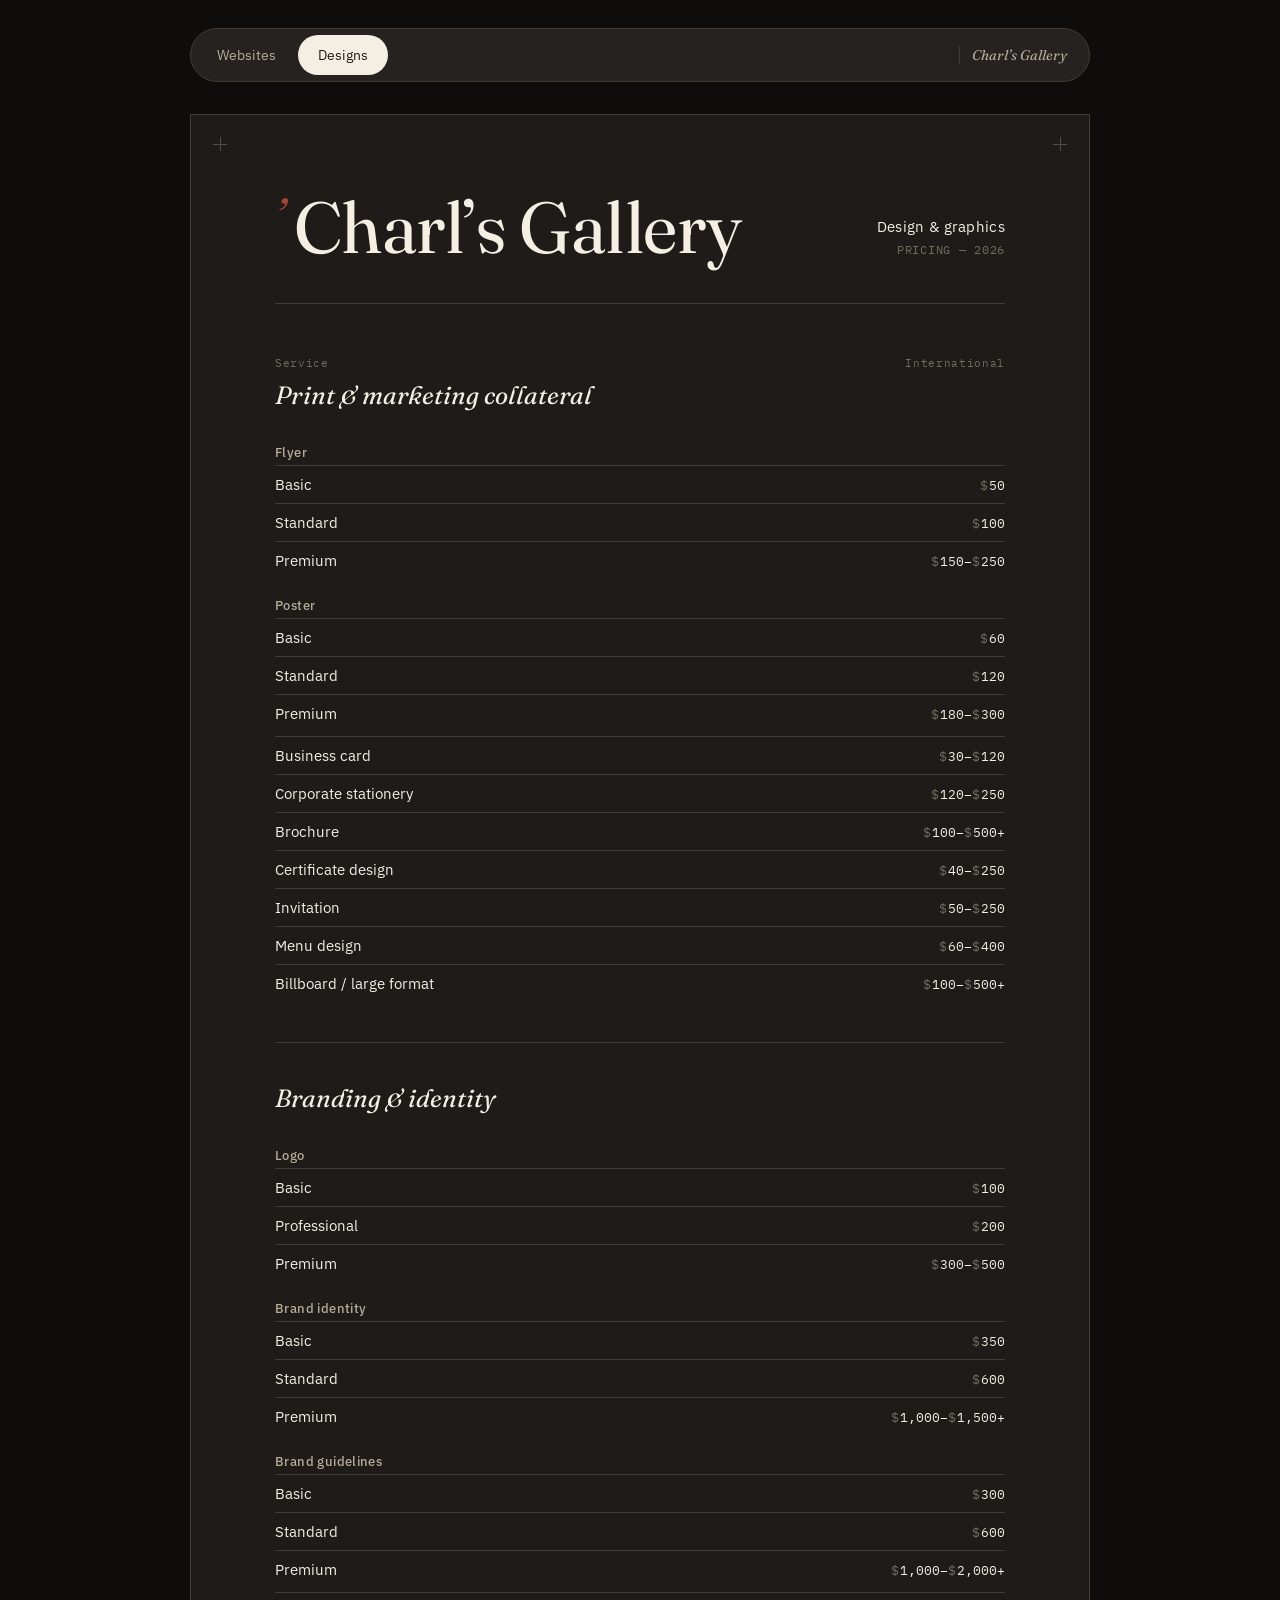
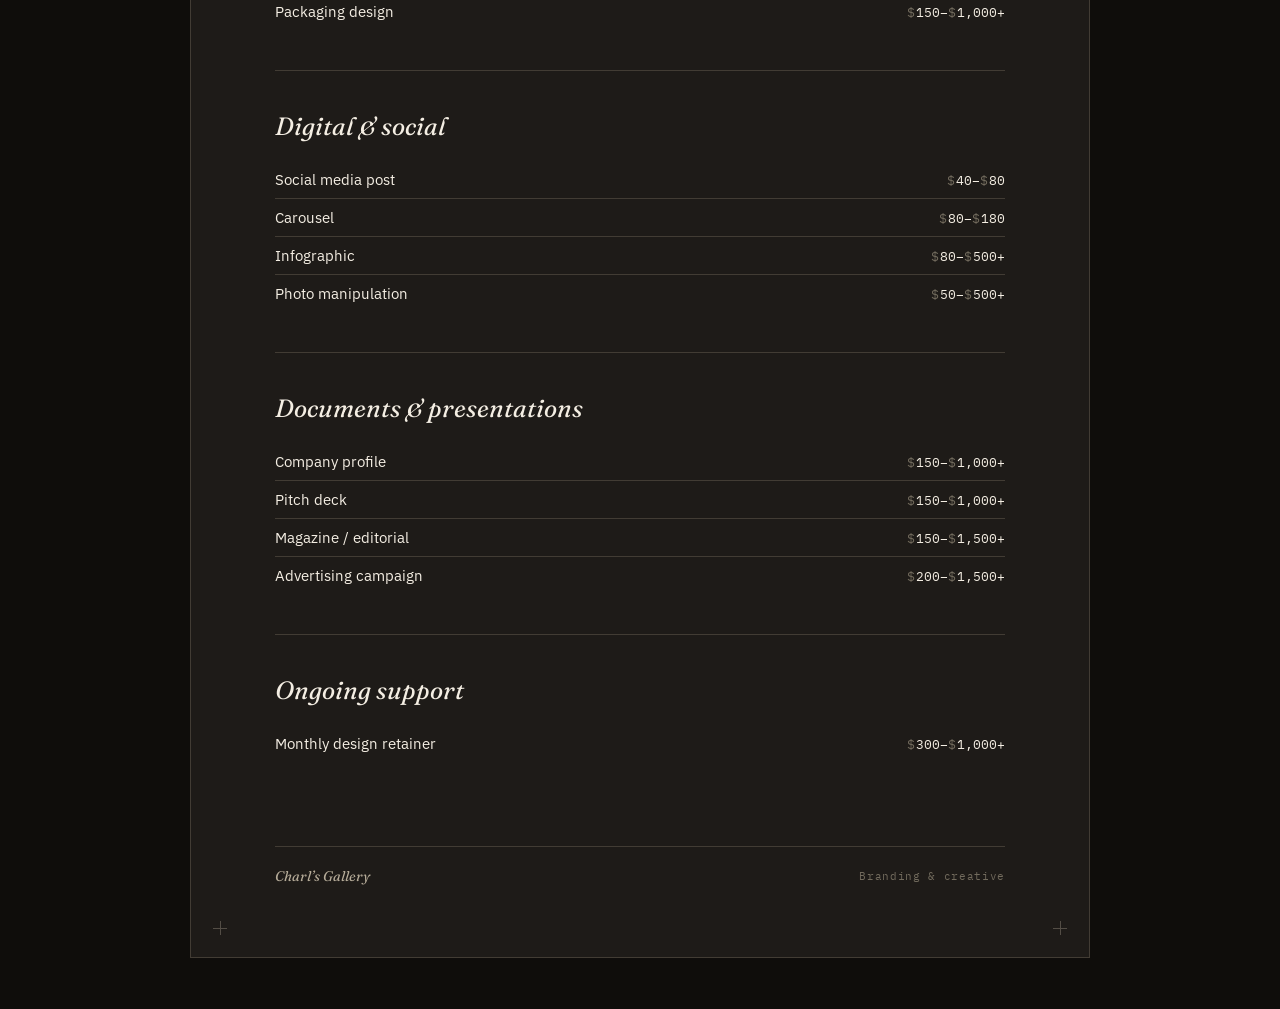
==== commit f69d5c17: "Fix missing newline and closing HTML tag Added a closing HTML tag for proper document structure." ====
--- a/designs.html
+++ b/designs.html
@@ -110,6 +110,7 @@
     display: none;
   }
 </style>
+<noscript><style>[data-pricing-root][hidden]{display:block !important}[data-market="ng"],[data-price="ngn"],[data-market-divider]{display:none !important}</style></noscript>
 </head>
 <body>
 
--- a/styles.css
+++ b/styles.css
@@ -19,6 +19,12 @@
 
 *{ box-sizing: border-box; }
 
+/* Guarantees the native `hidden` attribute always wins over any other
+   author CSS on the page (e.g. a `display:flex` utility class), so
+   toggling `el.hidden` in JS is reliable everywhere, on every page. */
+[hidden]{ display: none !important; }
+
+
 html, body{
   margin: 0;
   padding: 0;
